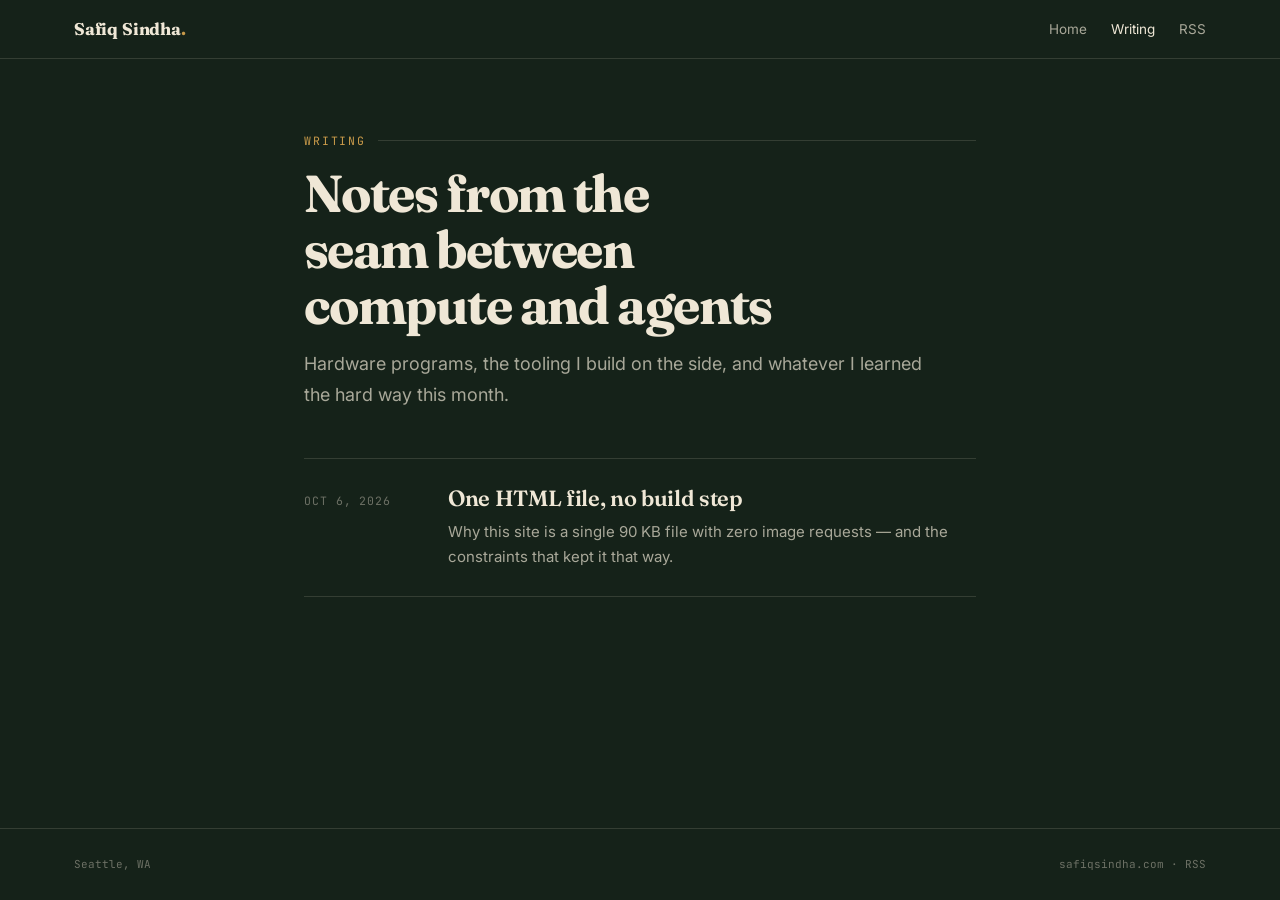
==== blog/index.html @ e3f7a2f5 "Add a blog and tighten up the homepage - blog/: listing page, first post, shared stylesheet, and Ato" ====
<!DOCTYPE html>
<html lang="en">
<head>
<meta charset="UTF-8">
<meta name="viewport" content="width=device-width, initial-scale=1">
<title>Writing — Safiq Sindha</title>
<meta name="description" content="Notes on compute hardware, program management, and the agent tooling I build on the side.">
<link rel="canonical" href="https://safiqsindha.com/blog/">
<meta name="author" content="Safiq Sindha">
<meta name="theme-color" content="#152219">
<meta name="color-scheme" content="dark">

<link rel="icon" href="/favicon.svg" type="image/svg+xml">
<link rel="icon" href="/favicon-32.png" sizes="32x32" type="image/png">
<link rel="apple-touch-icon" href="/favicon-180.png">
<link rel="alternate" type="application/atom+xml" title="Safiq Sindha — Writing" href="/blog/feed.xml">

<meta property="og:type" content="website">
<meta property="og:site_name" content="Safiq Sindha">
<meta property="og:url" content="https://safiqsindha.com/blog/">
<meta property="og:title" content="Writing — Safiq Sindha">
<meta property="og:description" content="Notes on compute hardware, program management, and the agent tooling I build on the side.">
<meta property="og:image" content="https://safiqsindha.com/og-image.png">
<meta name="twitter:card" content="summary_large_image">
<meta name="twitter:creator" content="@safiq5indha">

<link rel="preconnect" href="https://fonts.googleapis.com">
<link rel="preconnect" href="https://fonts.gstatic.com" crossorigin>
<link href="https://fonts.googleapis.com/css2?family=Fraunces:opsz,wght@9..144,600;9..144,700&family=Inter:wght@400;600&family=JetBrains+Mono:wght@400&display=swap" rel="stylesheet">
<link rel="stylesheet" href="/blog/blog.css">
</head>
<body>
<a class="skip" href="#main">Skip to content</a>
<nav><div class="wrap">
  <a class="brand" href="/">Safiq Sindha<b>.</b></a>
  <ul class="navlinks">
    <li><a href="/">Home</a></li>
    <li><a href="/blog/" aria-current="page">Writing</a></li>
    <li><a href="/blog/feed.xml">RSS</a></li>
  </ul>
</div></nav>

<main id="main"><div class="wrap">
  <div class="eyebrow">Writing</div>
  <h1>Notes from the seam between compute and agents</h1>
  <p class="lede">Hardware programs, the tooling I build on the side, and whatever I learned the hard way this month.</p>

  <!-- Newest first. When you add a post, add it here, to /index.html (#writing), to feed.xml, and to sitemap.xml. -->
  <ul class="posts">
    <li><a href="/blog/one-html-file/">
      <time class="meta" datetime="2026-10-06">Oct 6, 2026</time>
      <div>
        <h2>One HTML file, no build step</h2>
        <p>Why this site is a single 90 KB file with zero image requests — and the constraints that kept it that way.</p>
      </div>
    </a></li>
  </ul>
</div></main>

<footer><div class="wrap">
  <span>Seattle, WA</span>
  <span><a href="/">safiqsindha.com</a> · <a href="/blog/feed.xml">RSS</a></span>
</div></footer>
</body>
</html>
---- blog/blog.css ----
/* Shared styles for /blog/. Tokens match index.html so the two read as one site. */
:root{
  --forest:#152219; --forest-deep:#0E1711; --canopy:#26402F;
  --cream:#EFE7D6; --cream-dim:rgba(239,231,214,.68); --cream-faint:rgba(239,231,214,.4);
  --ochre:#C89A4A; --clay:#A85C3E;
  --rule:rgba(239,231,214,.14);
}
*{box-sizing:border-box;margin:0;padding:0}
html{scroll-behavior:smooth;color-scheme:dark}
@media (prefers-reduced-motion:reduce){html{scroll-behavior:auto}
  *{animation-duration:.01ms!important;animation-iteration-count:1!important;transition-duration:.01ms!important}}
body{background:var(--forest);color:var(--cream);font-family:'Inter',system-ui,sans-serif;
  font-size:17px;line-height:1.7;-webkit-font-smoothing:antialiased;min-height:100svh;
  display:flex;flex-direction:column}
a{color:inherit}
a:focus-visible,button:focus-visible{outline:2px solid var(--ochre);outline-offset:3px;border-radius:2px}
::selection{background:var(--ochre);color:var(--forest-deep)}
.wrap{width:100%;max-width:720px;margin:0 auto;padding:0 24px}
.skip{position:absolute;left:-9999px;top:0;z-index:100;background:var(--ochre);
  color:var(--forest-deep);padding:12px 20px;border-radius:0 0 8px 0;
  font-weight:600;font-size:14px;text-decoration:none}
.skip:focus{left:0}

/* nav */
nav{border-bottom:1px solid var(--rule);background:var(--forest)}
nav .wrap{display:flex;align-items:center;justify-content:space-between;height:58px;max-width:1180px}
.brand{font-family:'Fraunces',serif;font-weight:700;font-size:17px;text-decoration:none;letter-spacing:-.01em}
.brand b{color:var(--ochre)}
.navlinks{display:flex;gap:24px;list-style:none;font-size:13.5px}
.navlinks a{text-decoration:none;color:var(--cream-dim);transition:color .18s}
.navlinks a:hover,.navlinks a[aria-current]{color:var(--cream)}

main{flex:1;padding:72px 0 96px}

/* shared type */
.eyebrow{font-family:'JetBrains Mono',monospace;font-size:11.5px;letter-spacing:.16em;
  text-transform:uppercase;color:var(--ochre);margin-bottom:14px;display:flex;align-items:center;gap:12px}
.eyebrow::after{content:'';flex:1;height:1px;background:var(--rule)}
h1{font-family:'Fraunces',serif;font-weight:700;font-size:clamp(32px,5.4vw,52px);
  line-height:1.08;letter-spacing:-.03em;margin-bottom:16px;text-wrap:balance}
.lede{color:var(--cream-dim);font-size:18px;max-width:58ch}
.meta{font-family:'JetBrains Mono',monospace;font-size:11.5px;letter-spacing:.08em;
  text-transform:uppercase;color:var(--cream-faint)}

/* index list */
.posts{list-style:none;margin-top:48px;border-top:1px solid var(--rule)}
.posts li{border-bottom:1px solid var(--rule)}
.posts a{display:grid;grid-template-columns:120px 1fr;gap:24px;padding:26px 0;text-decoration:none}
.posts h2{font-family:'Fraunces',serif;font-weight:600;font-size:22px;line-height:1.25;
  letter-spacing:-.015em;transition:color .18s}
.posts a:hover h2{color:var(--ochre)}
.posts p{color:var(--cream-dim);font-size:15px;margin-top:6px}
.posts time{padding-top:6px}
@media(max-width:560px){.posts a{grid-template-columns:1fr;gap:6px}}
.empty{color:var(--cream-dim);margin-top:40px}

/* post body */
.post-head{margin-bottom:44px;padding-bottom:28px;border-bottom:1px solid var(--rule)}
.post-head .meta{margin-top:18px}
.prose > * + *{margin-top:1.15em}
.prose h2{font-family:'Fraunces',serif;font-weight:600;font-size:26px;line-height:1.2;
  letter-spacing:-.02em;margin-top:2em}
.prose h3{font-family:'Fraunces',serif;font-weight:600;font-size:20px;margin-top:1.6em}
.prose p,.prose li{color:rgba(239,231,214,.88)}
.prose strong{color:var(--cream);font-weight:600}
.prose a{color:var(--ochre);text-underline-offset:3px;text-decoration-thickness:1px}
.prose a:hover{text-decoration-thickness:2px}
.prose ul,.prose ol{padding-left:1.3em}
.prose li + li{margin-top:.4em}
.prose li::marker{color:var(--ochre)}
.prose blockquote{border-left:2px solid var(--ochre);padding-left:20px;color:var(--cream-dim);font-style:italic}
.prose code{font-family:'JetBrains Mono',monospace;font-size:.86em;background:var(--forest-deep);
  border:1px solid var(--rule);border-radius:4px;padding:.1em .35em}
.prose pre{background:var(--forest-deep);border:1px solid var(--rule);border-radius:8px;
  padding:18px 20px;overflow-x:auto;font-size:14px;line-height:1.6}
.prose pre code{background:none;border:none;padding:0;font-size:inherit}
.prose hr{border:none;border-top:1px solid var(--rule);margin:2.4em 0}
.prose img,.prose svg{max-width:100%;height:auto;display:block;border-radius:6px}
.prose figure figcaption{font-size:13.5px;color:var(--cream-faint);margin-top:8px}

.post-foot{margin-top:64px;padding-top:24px;border-top:1px solid var(--rule);
  display:flex;justify-content:space-between;flex-wrap:wrap;gap:12px;font-size:14px}
.post-foot a{color:var(--cream-dim);text-decoration:none}
.post-foot a:hover{color:var(--cream)}

footer{border-top:1px solid var(--rule);padding:26px 0;font-family:'JetBrains Mono',monospace;
  font-size:11px;color:var(--cream-faint)}
footer .wrap{display:flex;justify-content:space-between;flex-wrap:wrap;gap:10px;max-width:1180px}
footer a{text-decoration:none}
footer a:hover{color:var(--cream)}

@media print{
  @page{margin:16mm}
  body{background:#fff;color:#1A1A1A;font-size:11pt;line-height:1.55;display:block}
  nav,footer,.post-foot,.skip{display:none!important}
  main{padding:0}
  .wrap{max-width:none;padding:0}
  h1{font-size:22pt;color:#111}
  .lede,.meta,.prose p,.prose li{color:#333}
  .prose h2,.prose h3,.prose strong{color:#111}
  .prose a{color:#111}
  .prose a[href^="http"]::after{content:' (' attr(href) ')';font-size:.85em;color:#666}
  .prose pre,.prose code{background:#F4F4F4;border-color:#DDD;color:#111}
  .post-head{border-color:#CCC}
}
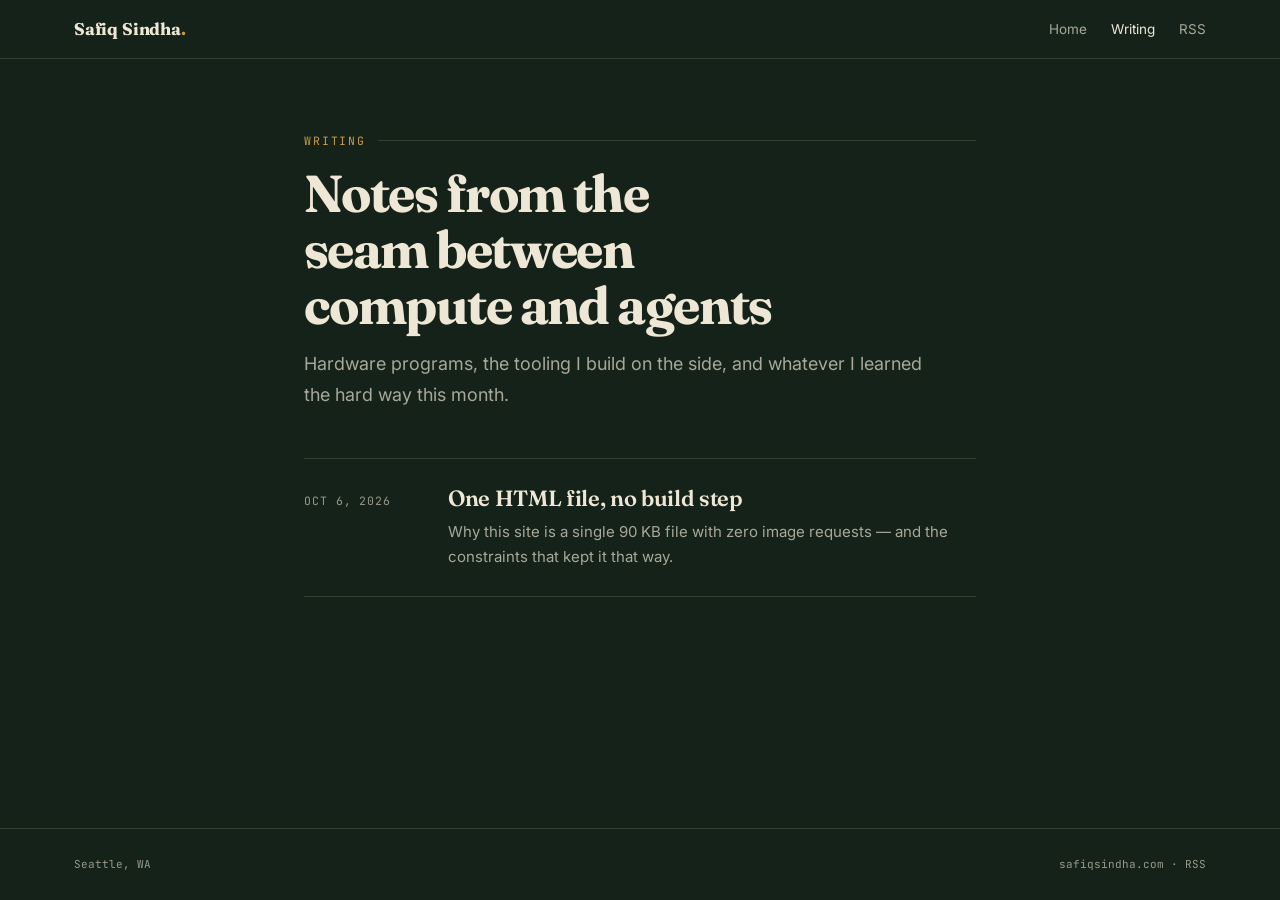
==== commit f04f44a9: "Polish mobile nav, readability, and search metadata - Point canonical, share tags, sitemap, and feed" ====
--- a/blog/index.html
+++ b/blog/index.html
@@ -5,7 +5,7 @@
 <meta name="viewport" content="width=device-width, initial-scale=1">
 <title>Writing — Safiq Sindha</title>
 <meta name="description" content="Notes on compute hardware, program management, and the agent tooling I build on the side.">
-<link rel="canonical" href="https://safiqsindha.com/blog/">
+<link rel="canonical" href="https://www.safiqsindha.com/blog/">
 <meta name="author" content="Safiq Sindha">
 <meta name="theme-color" content="#152219">
 <meta name="color-scheme" content="dark">
@@ -17,12 +17,12 @@
 
 <meta property="og:type" content="website">
 <meta property="og:site_name" content="Safiq Sindha">
-<meta property="og:url" content="https://safiqsindha.com/blog/">
+<meta property="og:url" content="https://www.safiqsindha.com/blog/">
 <meta property="og:title" content="Writing — Safiq Sindha">
 <meta property="og:description" content="Notes on compute hardware, program management, and the agent tooling I build on the side.">
-<meta property="og:image" content="https://safiqsindha.com/og-image.png">
+<meta property="og:image" content="https://www.safiqsindha.com/og-image.png">
 <meta name="twitter:card" content="summary_large_image">
-<meta name="twitter:creator" content="@safiq5indha">
+<meta name="twitter:creator" content="@safiqsindha">
 
 <link rel="preconnect" href="https://fonts.googleapis.com">
 <link rel="preconnect" href="https://fonts.gstatic.com" crossorigin>
--- a/blog/blog.css
+++ b/blog/blog.css
@@ -1,7 +1,7 @@
 /* Shared styles for /blog/. Tokens match index.html so the two read as one site. */
 :root{
   --forest:#152219; --forest-deep:#0E1711; --canopy:#26402F;
-  --cream:#EFE7D6; --cream-dim:rgba(239,231,214,.68); --cream-faint:rgba(239,231,214,.4);
+  --cream:#EFE7D6; --cream-dim:rgba(239,231,214,.68); --cream-faint:rgba(239,231,214,.6);
   --ochre:#C89A4A; --clay:#A85C3E;
   --rule:rgba(239,231,214,.14);
 }
